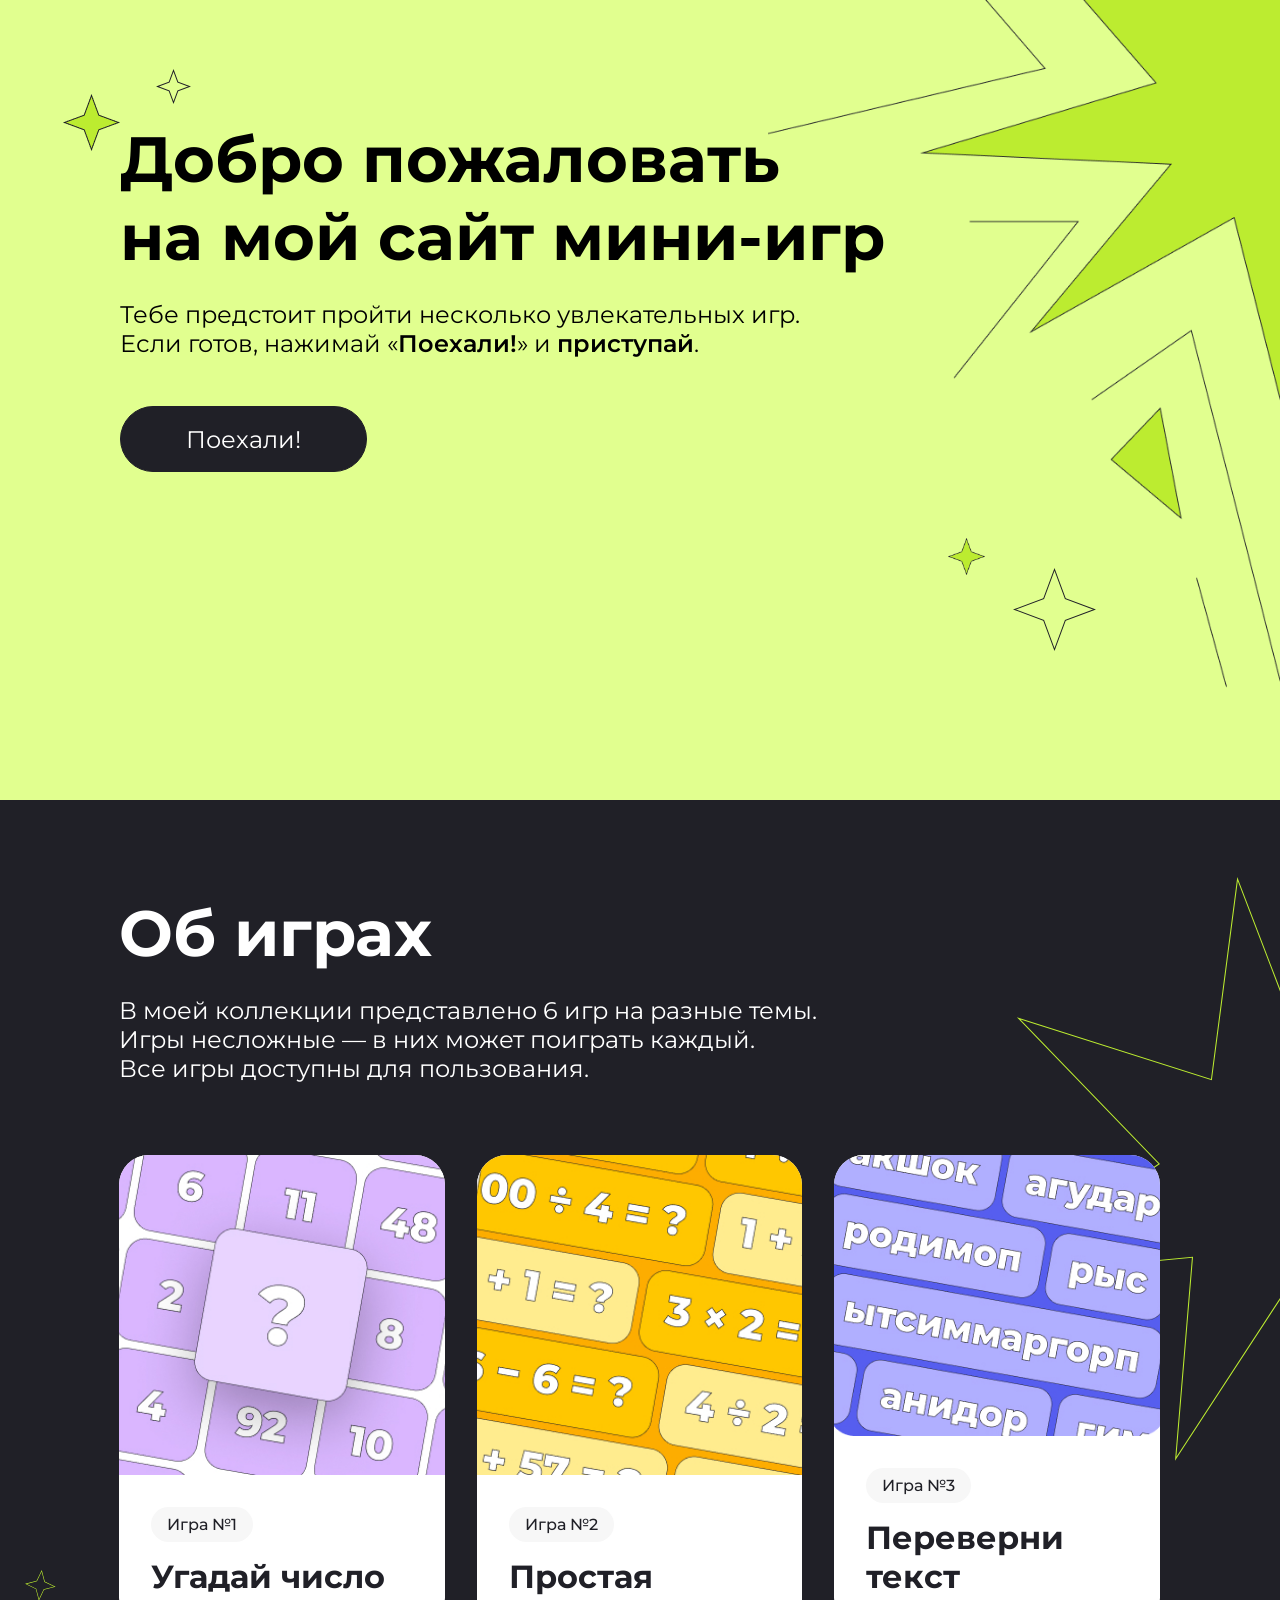
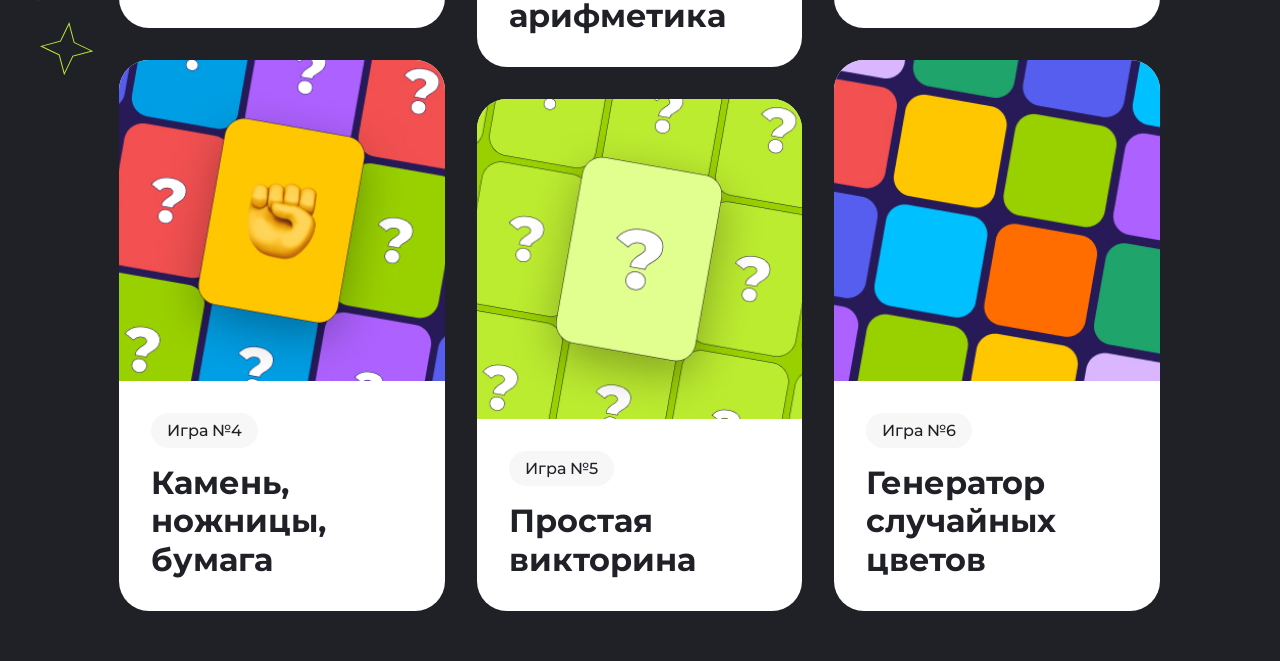
==== hw-1/index.html @ 6b673be4 "hw-1" ====
<!doctype html>
<html lang="ru">
  <head>
    <meta charset="UTF-8" />
    <meta name="viewport" content="width=device-width, initial-scale=1.0" />
    <title>Homework1</title>
    <link rel="preconnect" href="https://fonts.googleapis.com" />
    <link rel="preconnect" href="https://fonts.gstatic.com" crossorigin />
    <link
      href="https://fonts.googleapis.com/css2?family=Montserrat:ital,wght@0,100..900;1,100..900&display=swap"
      rel="stylesheet"
    />
    <link rel="stylesheet" href="style.css" />
  </head>
  <body>
    <header class="header">
      <div class="header__decor">
        <img src="./img/big-star.png" alt="big-star" class="decor-big" />
        <img src="./img/Star-green 2.png" alt="star" class="star-1" />
        <img src="./img/Star-bold.svg" alt="star" class="star-2" />
        <img src="./img/Star-green 2.png" alt="star" class="star-3" />
        <img src="./img/Star.svg" alt="star" class="star-4" />
      </div>

      <div class="header__content">
        <h1 class="header__name">
          Добро пожаловать <br />
          на мой сайт мини-игр
        </h1>
        <p class="header__paragraph">
          Тебе предстоит пройти несколько увлекательных игр. <br />
          Если готов, нажимай «<b>Поехали!</b>» и <b>приступай</b>.
        </p>
        <a class="header__button" href="#games-section">Поехали!</a>
      </div>
    </header>

    <section class="hero">
      <div class="hero__decor">
        <img src="./img/Star-section.svg" alt="Star-section" class="Star-section"/>
        <img src="./img/Star-black.svg" alt="Star-black" class="Star-5"/>
        <img src="./img/Star-black.svg" alt="Star-black" class="Star-6"/>
      </div>
      <h2 class="hero__name" id="games-section">Об играх</h2>
      <p class="hero__paragraph">
        В моей коллекции представлено 6 игр на разные темы. <br />
        Игры несложные — в них может поиграть каждый. <br />
        Все игры доступны для пользования.
      </p>
      <div class="games">
        <!-- Карточка 1 -->
        <a href="#" class="game-card">
          <div class="game-card__img-wrapper">
            <img
              src="./img/game1.jpg"
              alt="Угадай число"
              class="game-card__img"
            />
          </div>
          <div class="card-one">
            <span class="game-card__badge">Игра №1</span>
            <h3 class="game-card__title">Угадай число</h3>
          </div>
        </a>

        <!-- Карточка 2 -->
        <a href="#" class="game-card">
          <div class="game-card__img-wrapper">
            <img
              src="./img/game2.jpg"
              alt="Простая арифметика"
              class="game-card__img"
            />
          </div>
          <div class="game-card__content">
            <span class="game-card__badge">Игра №2</span>
            <h3 class="game-card__title">Простая арифметика</h3>
          </div>
        </a>

        <!-- Карточка 3 -->
        <a href="#" class="game-card">
          <div class="game-card__img-wrapper">
            <img
              src="./img/game3.jpg"
              alt="Простая арифметика"
              class="game-card__img"
            />
          </div>
          <div class="game-card__content">
            <span class="game-card__badge">Игра №3</span>
            <h3 class="game-card__title">Переверни текст</h3>
          </div>
        </a>

        <!-- Карточка 4 -->
        <a href="#" class="game-card">
          <div class="game-card__img-wrapper">
            <img
              src="./img/game4.jpg"
              alt="Простая арифметика"
              class="game-card__img"
            />
          </div>
          <div class="game-card__content">
            <span class="game-card__badge">Игра №4</span>
            <h3 class="game-card__title">
              Камень, <br />
              ножницы, <br />
              бумага
            </h3>
          </div>
        </a>

        <!-- Карточка 5 -->
        <a href="#" class="game-card">
          <div class="game-card__img-wrapper">
            <img
              src="./img/game5.jpg"
              alt="Простая арифметика"
              class="game-card__img"
            />
          </div>
          <div class="game-card__content">
            <span class="game-card__badge">Игра №5</span>
            <h3 class="game-card__title">Простая викторина</h3>
          </div>
        </a>

        <!-- Карточка 6 -->
        <a href="#" class="game-card">
          <div class="game-card__img-wrapper">
            <img
              src="./img/game6.jpg"
              alt="Простая арифметика"
              class="game-card__img"
            />
          </div>
          <div class="game-card__content">
            <span class="game-card__badge">Игра №6</span>
            <h3 class="game-card__title">
              Генератор случайных <br />
              цветов
            </h3>
          </div>
        </a>
      </div>
    </section>
  </body>
</html>
---- hw-1/style.css ----
@charset "UTF-8";
* {
  box-sizing: border-box;
  margin: 0;
  padding: 0;
}

body {
  font-family: "Montserrat";
}

input,
button,
a {
  font-family: "Montserrat";
}

html {
  scroll-behavior: smooth;
}

.header b {
  font-weight: 600;
}
.header {
  background-image: url(./img/header-bg.jpg);
  background-size: cover;
  background-repeat: no-repeat;
  max-width: 1440px;
  min-height: 800px;
  margin: 0 auto;
  padding: 120px;
  position: relative; /* Обязательно для позиционирования декора */
  overflow: hidden; /* Обрезаем то, что вылезет за края */
}
.header__name {
  font-size: 64px;
  font-weight: 700;
  padding-bottom: 24px;
}
.header__paragraph {
  padding-bottom: 48px;
  font-size: 24px;
  font-weight: 400;
}
.header__button {
  display: flex;
  justify-content: center;
  align-items: center;
  cursor: pointer;
  text-decoration: none;
  font-size: 24px;
  border: 1px solid #202027;
  border-radius: 60px;
  width: 247px;
  height: 66px;
  color: #ffffff;
  background-color: #202027;
}
.header__button:hover {
  background-color: #ffffff;
  color: #202027;
  border-color: #202027;
}
.header__content {
  max-width: 769px;
}
.header__decor {
  position: absolute;
  top: 0;
  left: 0;
  width: 100%;
  height: 100%;
  pointer-events: none; /* Чтобы декор не мешал кликать по кнопкам */
  z-index: 1; /* Декор лежит поверх фона */
  inset: 0;
}
.header__decor .decor-big {
  position: absolute;
  width: 1074px;
  right: 0%; /* Отступ справа */
  max-width: 40%; /* Чтобы на мобилках не вылезала */
  height: auto;
}
.header__decor .star-1 {
  position: absolute;
  top: 94px;
  left: 63px;
  width: 57px;
  height: 57px;
}
.header__decor .star-2 {
  position: absolute;
  top: 69px;
  left: 156px;
  width: 35px;
  height: 35px;
}
.header__decor .star-3 {
  position: absolute;
  top: 538px;
  left: 948px;
  width: 37px;
  height: 37px;
}
.header__decor .star-4 {
  position: absolute;
  top: 568px;
  left: 1013px;
  width: 83px;
  height: 83px;
}

.hero {
  background-color: #202027;
  max-width: 1440px;
  min-height: 1470px;
  min-height: auto;
  position: relative;
  overflow: hidden;
}
.hero__name {
  color: #ffffff;
  font-size: 64px;
  font-weight: 700;
  padding-left: 119px;
  padding-top: 94px;
}
.hero__paragraph {
  padding-left: 119px;
  padding-top: 24px;
  color: #ffffff;
  font-size: 24px;
  font-weight: 400;
}
.hero__decor {
  position: absolute;
  top: 0;
  left: 0;
  width: 100%;
  height: 100%;
  pointer-events: none; /* Чтобы декор не мешал кликать по кнопкам */
  z-index: 1; /* Декор лежит поверх фона */
  inset: 0;
}
.hero__decor .Star-section {
  position: absolute;
  top: 77px;
  left: 933px;
  width: 584px;
  height: 584px;
}
.hero__decor .Star-5 {
  position: absolute;
  top: 770px;
  left: 25px;
  width: 31px;
  height: 31px;
}
.hero__decor .Star-6 {
  position: absolute;
  top: 822px;
  left: 40px;
  width: 54px;
  height: 54px;
}
.hero .games {
  display: grid;
  grid-template-columns: repeat(3, 1fr);
  gap: 32px;
  align-items: start;
  padding-top: 72px;
  padding-bottom: 50px;
  padding-left: 119px;
  padding-right: 120px;
  position: relative;
  z-index: 2;
}
.hero .games .game-card {
  display: flex;
  flex-direction: column;
  background-color: #ffffff;
  border-radius: 30px;
  overflow: hidden;
  text-decoration: none;
  width: 100%;
  max-width: 378px;
  height: 473px;
}
.hero .games .game-card__img-wrapper {
  flex: 1 1 auto;
  min-height: 0;
  overflow: hidden;
}
.hero .games .game-card__img {
  width: 100%;
  height: 100%;
  -o-object-fit: cover;
     object-fit: cover;
  display: block;
}
.hero .games .game-card__content {
  flex: 0 0 auto;
  padding: 32px;
  display: flex;
  flex-direction: column;
}
.hero .games .game-card__badge {
  display: inline-flex;
  align-self: flex-start;
  background-color: #f7f7f7;
  color: #202027;
  font-size: 16px;
  font-weight: 500;
  border-radius: 52px;
  margin-bottom: 16px;
  padding: 8px 16px;
  width: -moz-fit-content;
  width: fit-content;
}
.hero .games .game-card__title {
  font-size: 32px;
  font-weight: 700;
  color: #202027;
  line-height: 1.2;
  margin: 0;
}
.hero .games .game-card .card-one {
  flex: 0 0 auto;
  padding: 32px;
}
.hero .games .game-card:nth-child(2),
.hero .games .game-card:nth-child(5) {
  height: 512px;
}
.hero .games .game-card:nth-child(4),
.hero .games .game-card:nth-child(6) {
  height: 551px;
  margin-top: -39px;
}/*# sourceMappingURL=style.css.map */
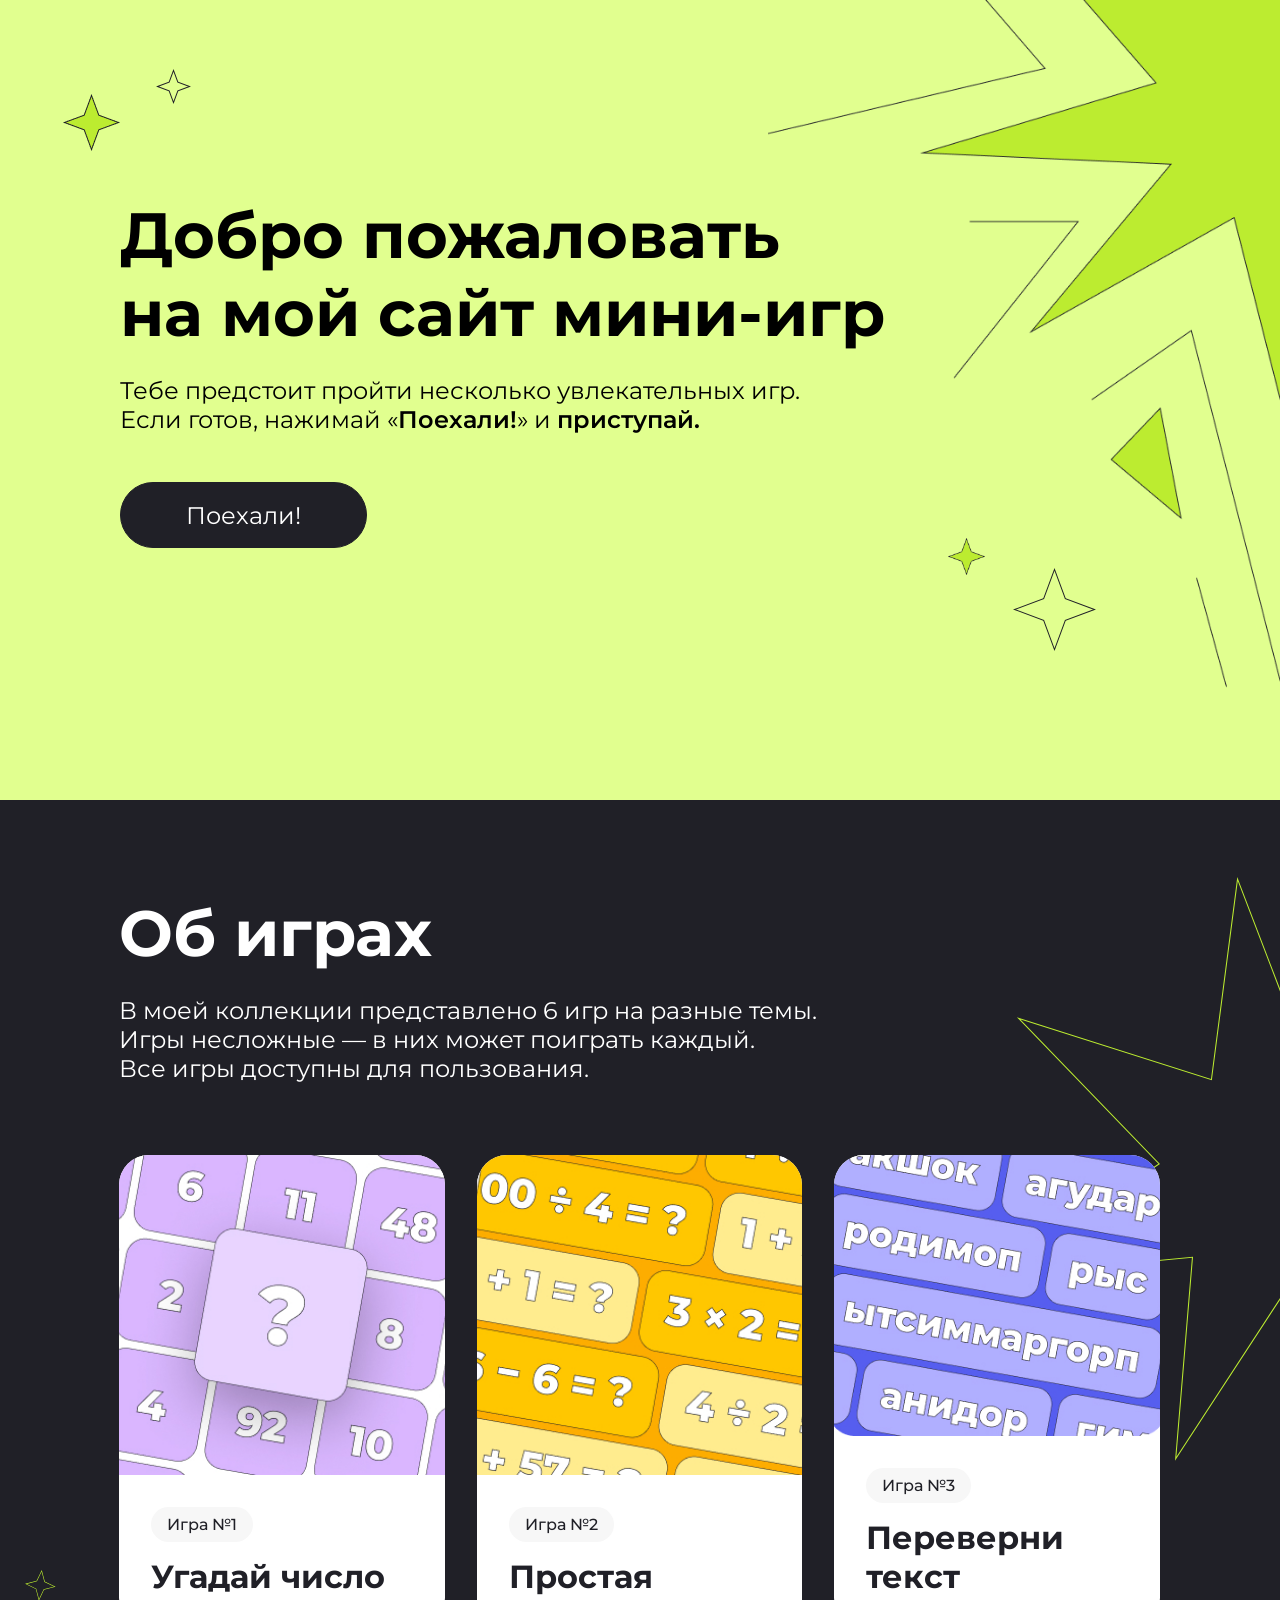
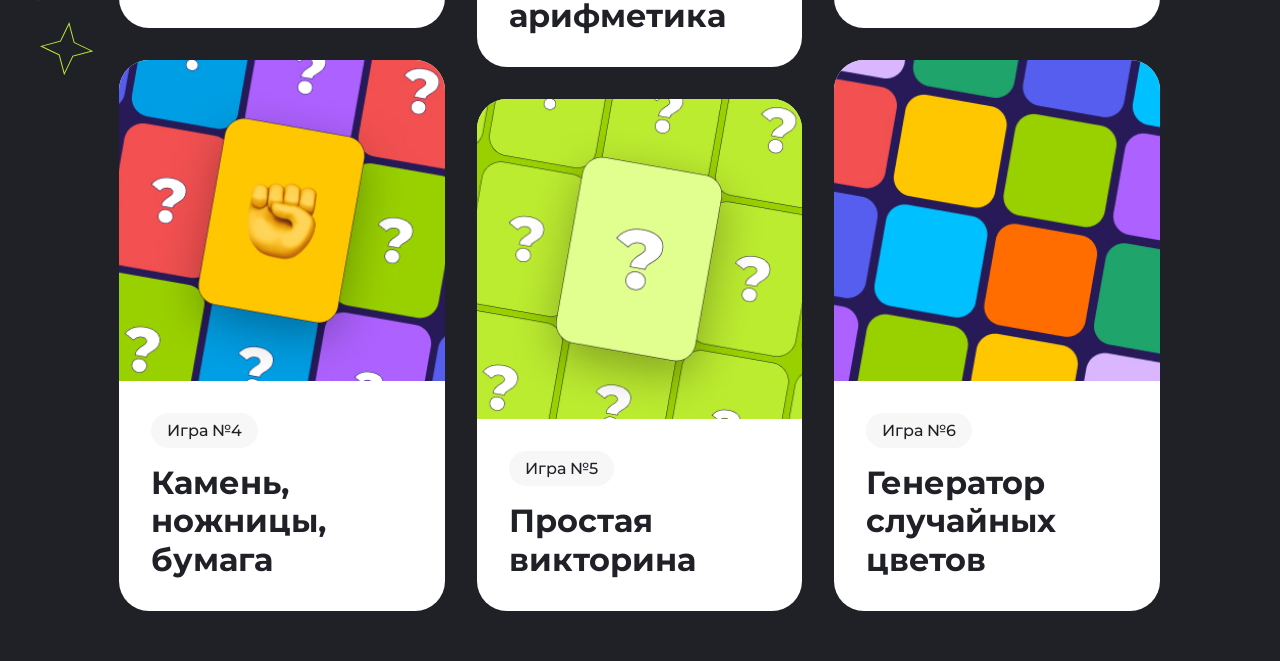
==== commit 03e40adb: "hw-2" ====
--- a/hw-1/index.html
+++ b/hw-1/index.html
@@ -16,30 +16,49 @@
     <header class="header">
       <div class="header__decor">
         <img src="./img/big-star.png" alt="big-star" class="decor-big" />
+        <img
+          src="./img/dekor-mobil.svg"
+          alt="dekor-mobil"
+          class="dekor-mobil"
+        />
         <img src="./img/Star-green 2.png" alt="star" class="star-1" />
         <img src="./img/Star-bold.svg" alt="star" class="star-2" />
         <img src="./img/Star-green 2.png" alt="star" class="star-3" />
         <img src="./img/Star.svg" alt="star" class="star-4" />
+        <img src="./img/Star-mobil.svg" alt="star-mobil" class="star-mobil-1" />
+        <img src="./img/Star-bold.svg" alt="star-mobil" class="star-mobil-2" />
       </div>
 
       <div class="header__content">
         <h1 class="header__name">
-          Добро пожаловать <br />
-          на мой сайт мини-игр
+          Добро пожаловать <br class="br-desktop" />
+          <span class="pair">на мой сайт</span>
+          <span class="pair">мини-игр</span>
         </h1>
         <p class="header__paragraph">
-          Тебе предстоит пройти несколько увлекательных игр. <br />
-          Если готов, нажимай «<b>Поехали!</b>» и <b>приступай</b>.
+          <span class="pair">Тебе предстоит пройти несколько</span>
+          <span class="pair"
+            >увлекательных игр. <br />
+            Если готов,</span
+          >
+          <span class="pair"
+            >нажимай «<b>Поехали!</b>» и <b>приступай.</b></span
+          >
         </p>
         <a class="header__button" href="#games-section">Поехали!</a>
+        <a class="header__button-mob" href="#mobil-games">Поехали!</a>
       </div>
     </header>
 
     <section class="hero">
       <div class="hero__decor">
-        <img src="./img/Star-section.svg" alt="Star-section" class="Star-section"/>
-        <img src="./img/Star-black.svg" alt="Star-black" class="Star-5"/>
-        <img src="./img/Star-black.svg" alt="Star-black" class="Star-6"/>
+        <img
+          src="./img/Star-section.svg"
+          alt="Star-section"
+          class="Star-section"
+        />
+        <img src="./img/Star-black.svg" alt="Star-black" class="Star-5" />
+        <img src="./img/Star-black.svg" alt="Star-black" class="Star-6" />
       </div>
       <h2 class="hero__name" id="games-section">Об играх</h2>
       <p class="hero__paragraph">
@@ -146,5 +165,114 @@
         </a>
       </div>
     </section>
+
+    <section class="hero-mobile">
+      <h2 class="hero-mobile__name" id="mobil-games">Мини-игры</h2>
+
+      <div class="games-list">
+        <article class="game-card">
+          <div class="game-card__img-wrapper">
+            <img
+              src="./img/game1.jpg"
+              alt="Угадай число"
+              class="game-card__img"
+            />
+          </div>
+          <div class="game-card__content">
+            <h3 class="game-card__title">Угадай число</h3>
+            <p class="game-card__paragraph">
+              Попробуй угадать случайное число от 1 до 100.
+            </p>
+            <a href="#" class="game-card__button">Играть!</a>
+          </div>
+        </article>
+
+        <article class="game-card">
+          <div class="game-card__img-wrapper">
+            <img
+              src="./img/game2.jpg"
+              alt="Угадай число"
+              class="game-card__img"
+            />
+          </div>
+          <div class="game-card__content">
+            <h3 class="game-card__title">Простая арифметика</h3>
+            <p class="game-card__paragraph">
+              Попробуй решить простые арифметические задачи.
+            </p>
+            <a href="#" class="game-card__button">Играть!</a>
+          </div>
+        </article>
+
+        <article class="game-card">
+          <div class="game-card__img-wrapper">
+            <img
+              src="./img/game3.jpg"
+              alt="Угадай число"
+              class="game-card__img"
+            />
+          </div>
+          <div class="game-card__content">
+            <h3 class="game-card__title">Переверни текст</h3>
+            <p class="game-card__paragraph">
+              Попробуй ввести текст, который будет перевернут.
+            </p>
+            <a href="#" class="game-card__button">Играть!</a>
+          </div>
+        </article>
+
+        <article class="game-card">
+          <div class="game-card__img-wrapper">
+            <img
+              src="./img/game4.jpg"
+              alt="Угадай число"
+              class="game-card__img"
+            />
+          </div>
+          <div class="game-card__content">
+            <h3 class="game-card__title">Камень, ножницы, бумага</h3>
+            <p class="game-card__paragraph">
+              Сыграй в популярную игру против компьютера.
+            </p>
+            <a href="#" class="game-card__button">Играть!</a>
+          </div>
+        </article>
+
+        <article class="game-card">
+          <div class="game-card__img-wrapper">
+            <img
+              src="./img/game5.jpg"
+              alt="Угадай число"
+              class="game-card__img"
+            />
+          </div>
+          <div class="game-card__content">
+            <h3 class="game-card__title">Простая викторина</h3>
+            <p class="game-card__paragraph">
+              Отвечай на вопросы викторины с вариантами ответов.
+            </p>
+            <a href="#" class="game-card__button">Играть!</a>
+          </div>
+        </article>
+
+        <article class="game-card">
+          <div class="game-card__img-wrapper">
+            <img
+              src="./img/game6.jpg"
+              alt="Угадай число"
+              class="game-card__img"
+            />
+          </div>
+          <div class="game-card__content">
+            <h3 class="game-card__title">Генератор случайных цветов</h3>
+            <p class="game-card__paragraph">
+              Игра, в которой при клике <br> на кнопку фон страницы <br> меняется на
+              случайный.
+            </p>
+            <a href="#" class="game-card__button">Играть!</a>
+          </div>
+        </article>
+      </div>
+    </section>
   </body>
 </html>
--- a/hw-1/style.css
+++ b/hw-1/style.css
@@ -1,4 +1,3 @@
-@charset "UTF-8";
 * {
   box-sizing: border-box;
   margin: 0;
@@ -29,9 +28,9 @@
   max-width: 1440px;
   min-height: 800px;
   margin: 0 auto;
-  padding: 120px;
-  position: relative; /* Обязательно для позиционирования декора */
-  overflow: hidden; /* Обрезаем то, что вылезет за края */
+  padding: 196px 120px 44px;
+  position: relative;
+  overflow: hidden;
 }
 .header__name {
   font-size: 64px;
@@ -62,6 +61,9 @@
   color: #202027;
   border-color: #202027;
 }
+.header__button-mob {
+  display: none;
+}
 .header__content {
   max-width: 769px;
 }
@@ -71,15 +73,15 @@
   left: 0;
   width: 100%;
   height: 100%;
-  pointer-events: none; /* Чтобы декор не мешал кликать по кнопкам */
-  z-index: 1; /* Декор лежит поверх фона */
+  pointer-events: none;
+  z-index: 1;
   inset: 0;
 }
 .header__decor .decor-big {
   position: absolute;
   width: 1074px;
-  right: 0%; /* Отступ справа */
-  max-width: 40%; /* Чтобы на мобилках не вылезала */
+  right: 0%;
+  max-width: 40%;
   height: auto;
 }
 .header__decor .star-1 {
@@ -109,6 +111,18 @@
   left: 1013px;
   width: 83px;
   height: 83px;
+}
+.header__decor .star-mobil-1 {
+  display: none;
+}
+.header__decor .dekor-mobil {
+  display: none;
+}
+.header__decor .star-mobil-2 {
+  display: none;
+}
+.header .pair {
+  white-space: normal;
 }
 
 .hero {
@@ -118,6 +132,7 @@
   min-height: auto;
   position: relative;
   overflow: hidden;
+  display: block;
 }
 .hero__name {
   color: #ffffff;
@@ -139,8 +154,8 @@
   left: 0;
   width: 100%;
   height: 100%;
-  pointer-events: none; /* Чтобы декор не мешал кликать по кнопкам */
-  z-index: 1; /* Декор лежит поверх фона */
+  pointer-events: none;
+  z-index: 1;
   inset: 0;
 }
 .hero__decor .Star-section {
@@ -237,4 +252,187 @@
 .hero .games .game-card:nth-child(6) {
   height: 551px;
   margin-top: -39px;
+}
+
+.hero-mobile {
+  display: none;
+}
+
+@media (max-width: 767px) {
+  .hero {
+    display: none;
+  }
+  .header {
+    max-width: 100%;
+    min-height: 700px;
+    box-sizing: border-box;
+    padding-top: 147px;
+    padding-bottom: 182px;
+    display: flex;
+    flex-direction: column;
+    align-items: center;
+    justify-content: flex-start;
+  }
+  .header__name {
+    font-size: 40px;
+    font-weight: 700;
+    display: grid;
+  }
+  .header br {
+    display: none;
+  }
+  .header__content {
+    text-align: center;
+    display: grid;
+    justify-content: center;
+  }
+  .header__content h1 {
+    max-width: 262px;
+  }
+  .header__content p {
+    max-width: 296px;
+  }
+  .header__paragraph {
+    font-size: 16px;
+    display: grid;
+  }
+  .header__button-mob {
+    display: flex;
+    justify-content: center;
+    align-items: center;
+    cursor: pointer;
+    text-decoration: none;
+    font-size: 16px;
+    border: 1px solid #202027;
+    border-radius: 60px;
+    width: 285px;
+    height: 55px;
+    color: #ffffff;
+    background-color: #202027;
+  }
+  .header__button {
+    display: none;
+  }
+  .header .decor-big {
+    display: none;
+  }
+  .header .dekor-mobil {
+    display: block;
+    position: absolute;
+    width: 223px;
+    right: 0%;
+    max-width: 40%;
+    height: auto;
+  }
+  .header .pair {
+    white-space: nowrap;
+  }
+  .header .star-mobil-1 {
+    display: block;
+    position: absolute;
+    top: 557px;
+    left: 272px;
+    width: 18px;
+    height: 18px;
+  }
+  .header .star-1 {
+    position: absolute;
+    width: 35px;
+    height: 35px;
+    top: 97px;
+    left: 37px;
+  }
+  .header .star-2 {
+    position: absolute;
+    width: 21px;
+    height: 21px;
+    top: 64px;
+    left: 91px;
+  }
+  .header .star-mobil-2 {
+    display: block;
+    position: absolute;
+    width: 39px;
+    height: 41px;
+    top: 580px;
+    left: 303px;
+  }
+  .hero-mobile {
+    display: block;
+    background-color: #202027;
+    max-width: 100%;
+    min-height: 3740px;
+    position: relative;
+    overflow: hidden;
+    color: #ffffff;
+  }
+  .hero-mobile__name {
+    font-size: 40px;
+    font-weight: 700;
+    padding-top: 48px;
+    padding-left: 16px;
+  }
+  .hero-mobile .games-list {
+    display: grid;
+    grid-template-columns: 1fr;
+    gap: 24px;
+    padding: 49px 16px 0;
+    justify-items: stretch;
+  }
+  .hero-mobile .games-list .game-card {
+    width: 100%;
+    max-width: 343px;
+    margin: 0 auto;
+    min-height: 528px;
+    background-color: #ffffff;
+    border-radius: 30px;
+    overflow: hidden;
+    display: flex;
+    flex-direction: column;
+  }
+  .hero-mobile .games-list .game-card__img-wrapper {
+    width: 100%;
+    height: 284px;
+    flex: 0 0 auto;
+    overflow: hidden;
+  }
+  .hero-mobile .games-list .game-card__img {
+    width: 100%;
+    height: 100%;
+    -o-object-fit: cover;
+       object-fit: cover;
+    display: block;
+    border-radius: 30px;
+  }
+  .hero-mobile .games-list .game-card__content {
+    flex: 1 1 auto;
+    padding: 32px;
+    display: flex;
+    flex-direction: column;
+  }
+  .hero-mobile .games-list .game-card__title {
+    color: #202027;
+    font-size: 32px;
+    font-weight: 700;
+  }
+  .hero-mobile .games-list .game-card__paragraph {
+    color: #000000;
+    padding-top: 16px;
+    font-size: 16px;
+    font-weight: 400;
+  }
+  .hero-mobile .games-list .game-card__button {
+    display: flex;
+    justify-content: center;
+    align-items: center;
+    text-decoration: none;
+    font-size: 16px;
+    border: 1px solid #202027;
+    border-radius: 60px;
+    width: 285px;
+    height: 55px;
+    color: #FFFFFF;
+    background-color: #202027;
+    margin-top: 32px;
+  }
 }/*# sourceMappingURL=style.css.map */
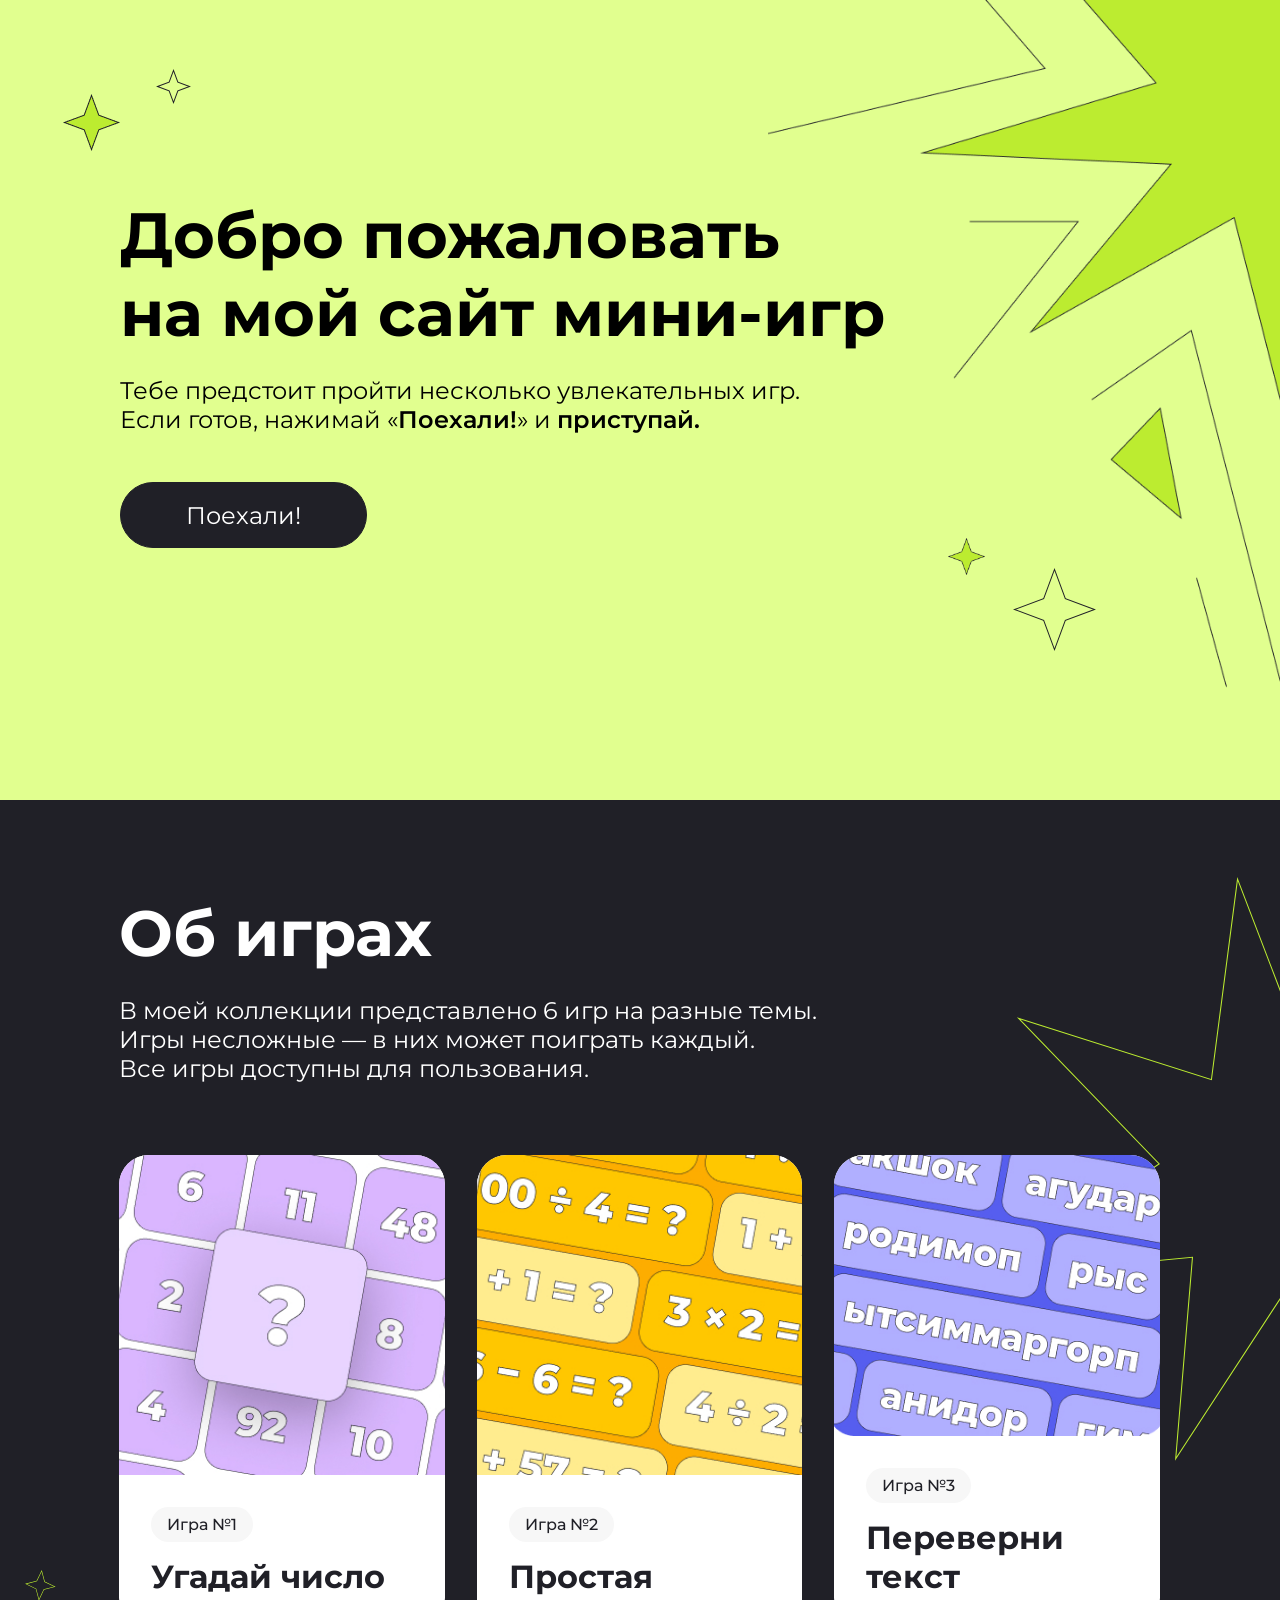
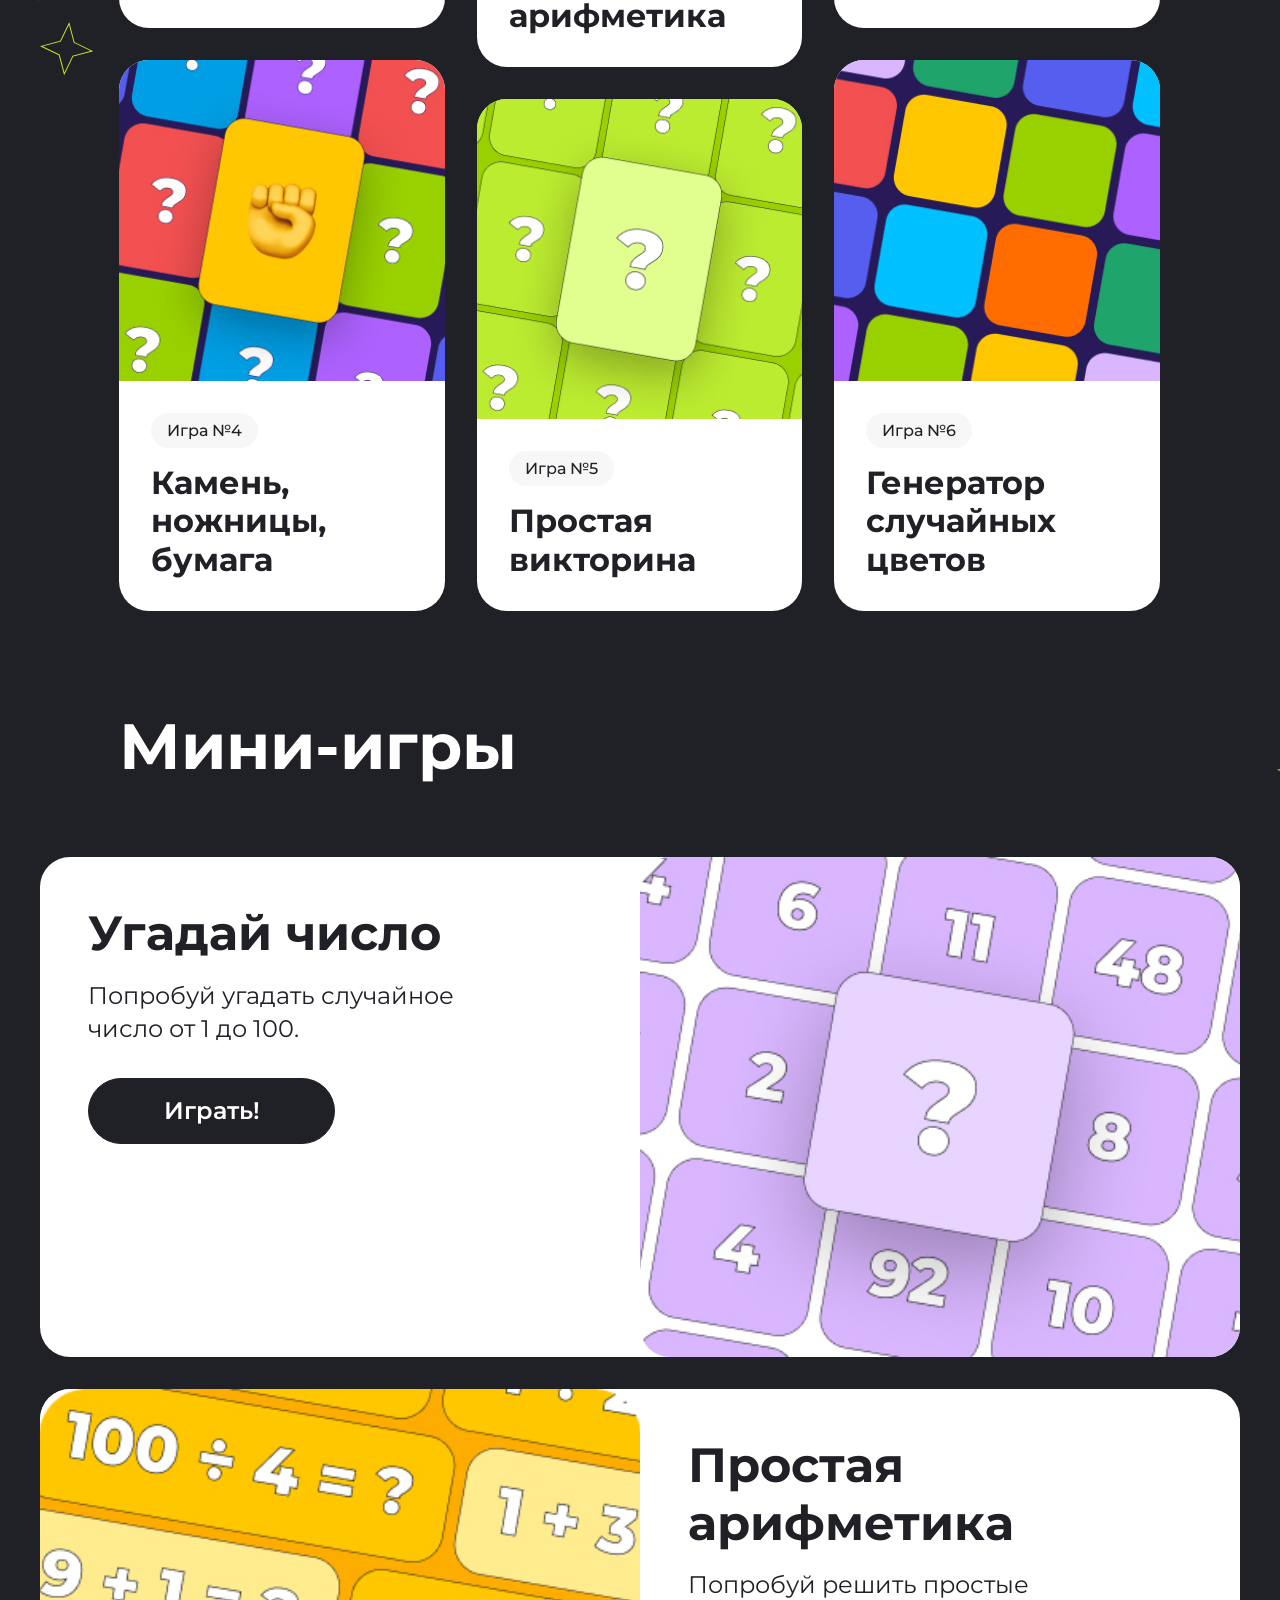
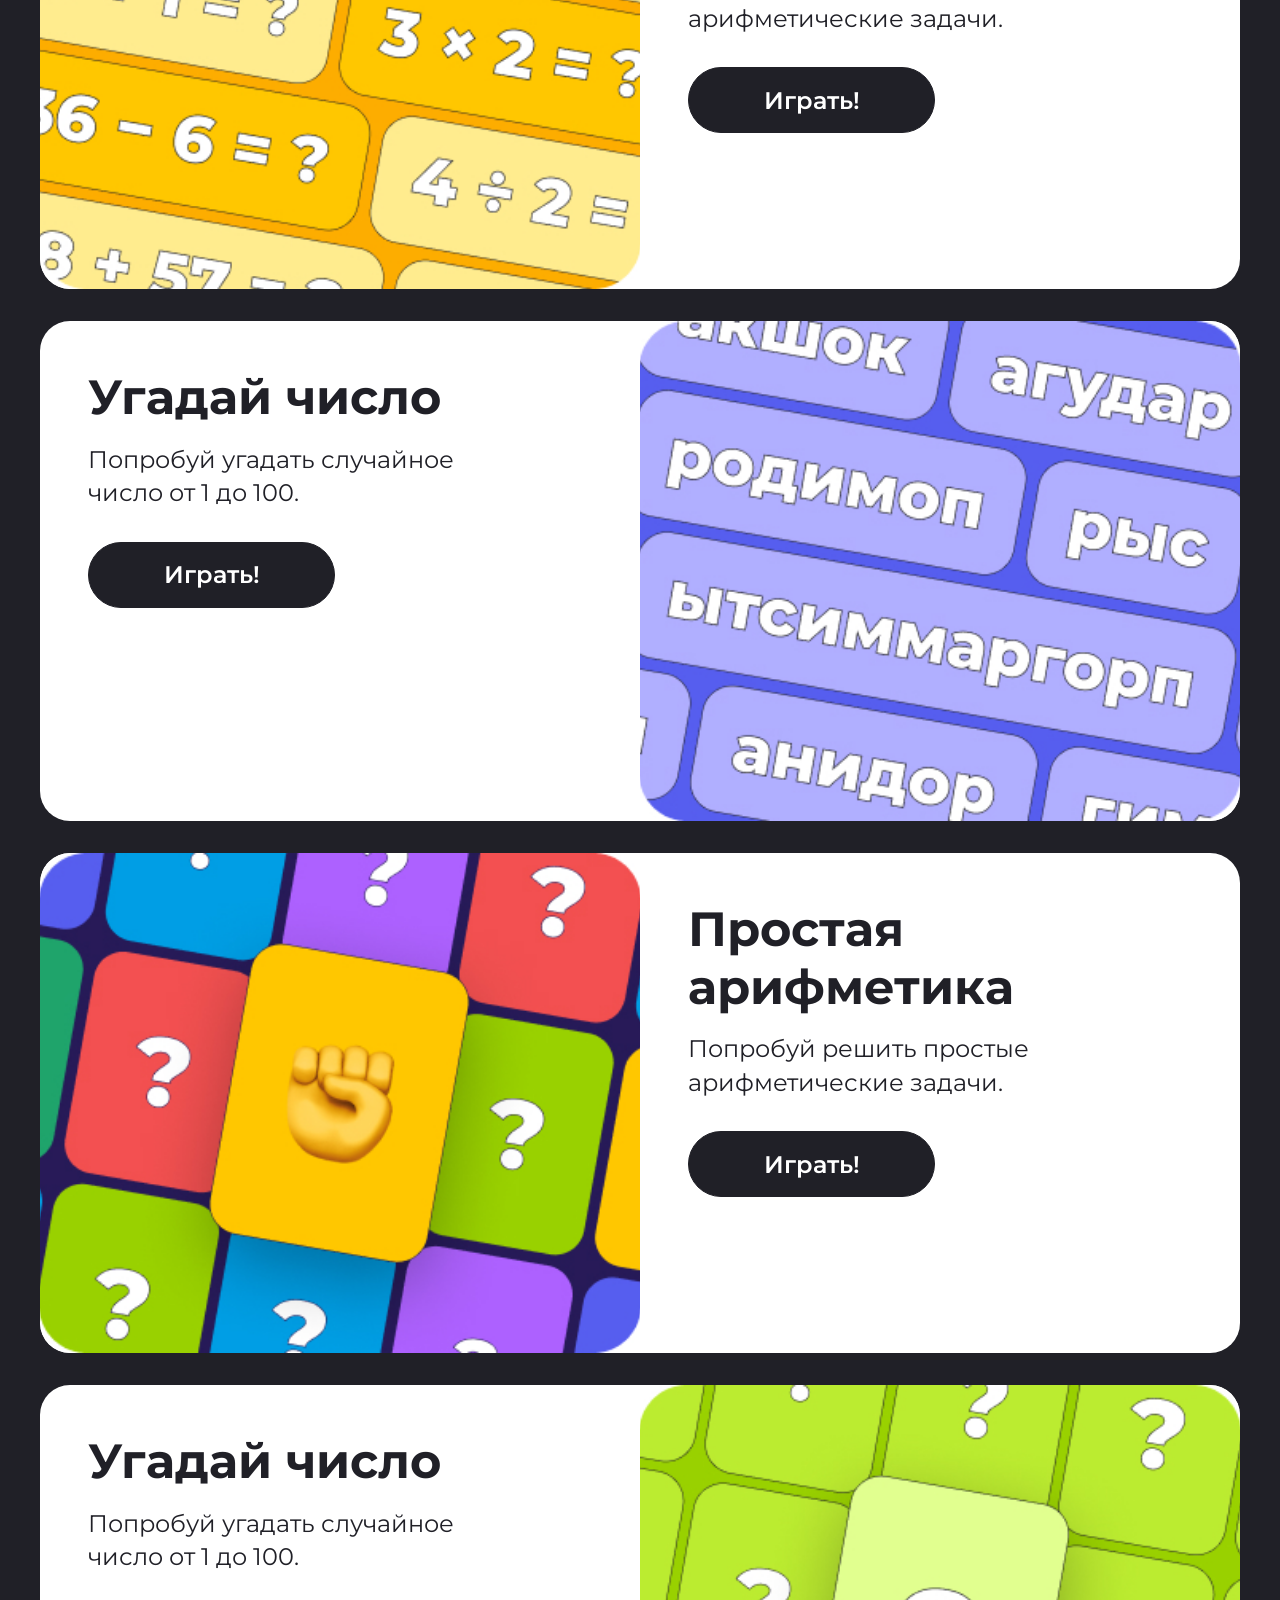
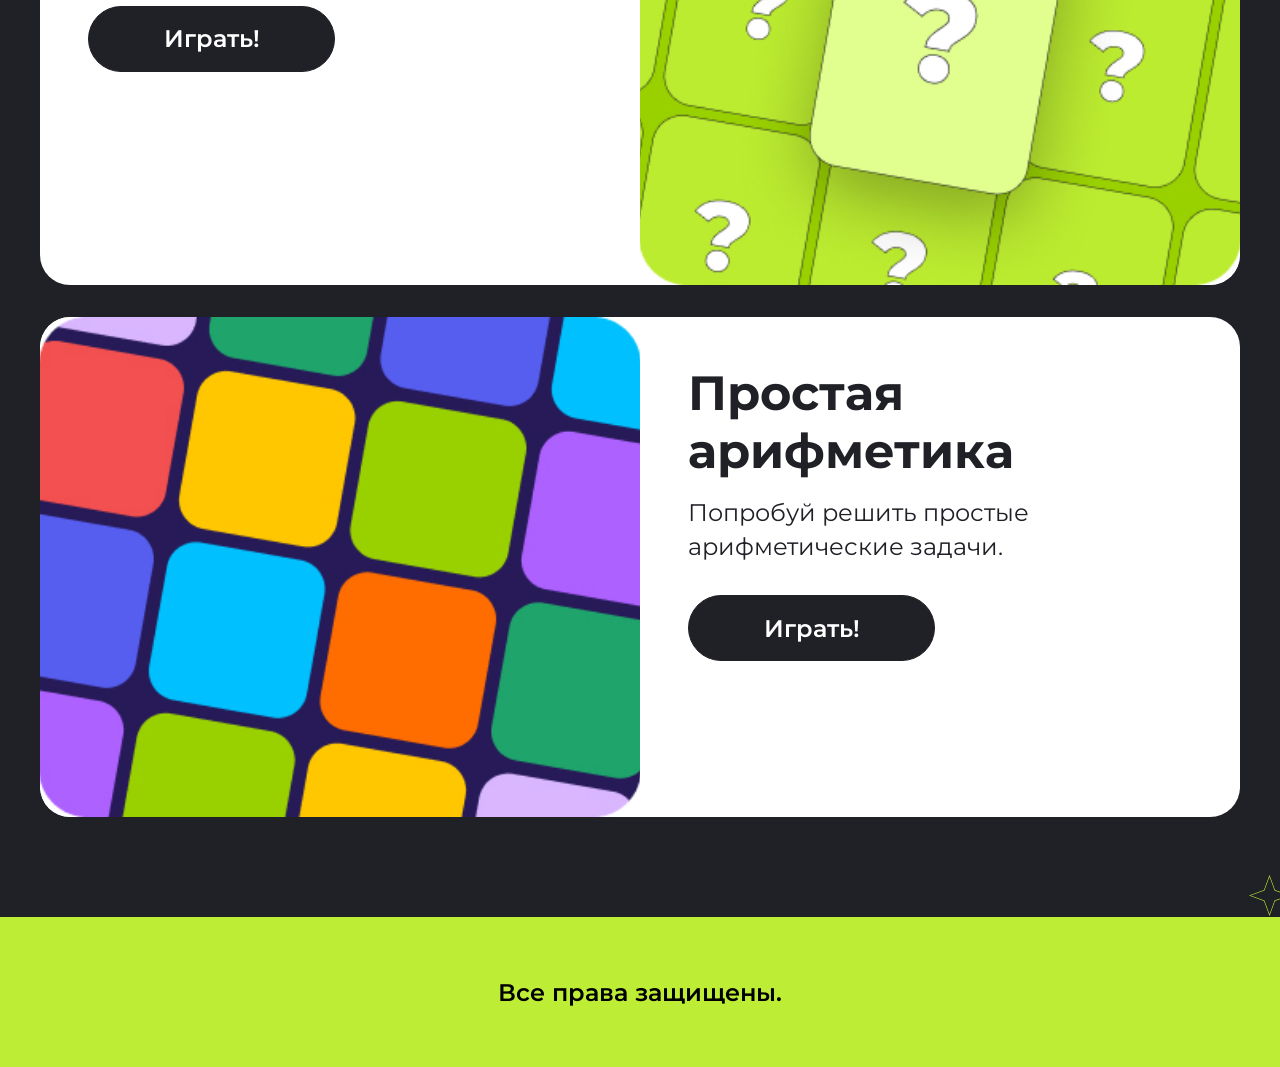
==== commit b0f2b01f: "hw-3 clean" ====
--- a/hw-1/index.html
+++ b/hw-1/index.html
@@ -68,7 +68,7 @@
       </p>
       <div class="games">
         <!-- Карточка 1 -->
-        <a href="#" class="game-card">
+        <a href="#game-1" class="game-card">
           <div class="game-card__img-wrapper">
             <img
               src="./img/game1.jpg"
@@ -83,7 +83,7 @@
         </a>
 
         <!-- Карточка 2 -->
-        <a href="#" class="game-card">
+        <a href="#game-2" class="game-card">
           <div class="game-card__img-wrapper">
             <img
               src="./img/game2.jpg"
@@ -98,7 +98,7 @@
         </a>
 
         <!-- Карточка 3 -->
-        <a href="#" class="game-card">
+        <a href="#game-3" class="game-card">
           <div class="game-card__img-wrapper">
             <img
               src="./img/game3.jpg"
@@ -113,7 +113,7 @@
         </a>
 
         <!-- Карточка 4 -->
-        <a href="#" class="game-card">
+        <a href="#game-4" class="game-card">
           <div class="game-card__img-wrapper">
             <img
               src="./img/game4.jpg"
@@ -132,7 +132,7 @@
         </a>
 
         <!-- Карточка 5 -->
-        <a href="#" class="game-card">
+        <a href="#game-5" class="game-card">
           <div class="game-card__img-wrapper">
             <img
               src="./img/game5.jpg"
@@ -147,7 +147,7 @@
         </a>
 
         <!-- Карточка 6 -->
-        <a href="#" class="game-card">
+        <a href="#game-6" class="game-card">
           <div class="game-card__img-wrapper">
             <img
               src="./img/game6.jpg"
@@ -266,13 +266,140 @@
           <div class="game-card__content">
             <h3 class="game-card__title">Генератор случайных цветов</h3>
             <p class="game-card__paragraph">
-              Игра, в которой при клике <br> на кнопку фон страницы <br> меняется на
-              случайный.
+              Игра, в которой при клике <br />
+              на кнопку фон страницы <br />
+              меняется на случайный.
             </p>
             <a href="#" class="game-card__button">Играть!</a>
           </div>
         </article>
       </div>
     </section>
+
+    <section class="games-desktop">
+      <div class="games-desktop__decor">
+        <img src="./img/Star-black.svg" alt="Star-black" class="Star-7" />
+        <img src="./img/Star-black.svg" alt="Star-black" class="Star-8" />
+        <img src="./img/Star-black2.svg" alt="Star-black2" class="Star-9" />
+        <img src="./img/Star-black2.svg" alt="Star-black2" class="Star-10" />
+      </div>
+      <h2 class="games-desktop__name">Мини-игры</h2>
+
+      <div class="games-list-desktop">
+        <!-- Карточка 1 -->
+        <article class="game-card-desktop">
+          <div class="game-card-desktop__content">
+            <h3 class="game-card-desktop__title" id="game-1">Угадай число</h3>
+            <p class="game-card-desktop__paragraph">
+              Попробуй угадать случайное <br />
+              число от 1 до 100.
+            </p>
+            <a href="#" class="game-card-desktop__button">Играть!</a>
+          </div>
+          <div class="game-card-desktop__img-wrapper">
+            <img
+              src="./img/game1.jpg"
+              alt="Угадай число"
+              class="game-card-desktop__img"
+            />
+          </div>
+        </article>
+
+        <!-- Карточка 2 -->
+        <article class="game-card-desktop">
+          <div class="game-card-desktop__content">
+            <h3 class="game-card-desktop__title" id="game-2">Простая арифметика</h3>
+            <p class="game-card-desktop__paragraph">
+              Попробуй решить простые арифметические задачи.
+            </p>
+            <a href="#" class="game-card-desktop__button">Играть!</a>
+          </div>
+          <div class="game-card-desktop__img-wrapper">
+            <img
+              src="./img/game2.jpg"
+              alt="Простая арифметика"
+              class="game-card-desktop__img"
+            />
+          </div>
+        </article>
+
+        <!-- Карточка 3 -->
+        <article class="game-card-desktop">
+          <div class="game-card-desktop__content">
+            <h3 class="game-card-desktop__title" id="game-3">Угадай число</h3>
+            <p class="game-card-desktop__paragraph">
+              Попробуй угадать случайное <br />
+              число от 1 до 100.
+            </p>
+            <a href="#" class="game-card-desktop__button">Играть!</a>
+          </div>
+          <div class="game-card-desktop__img-wrapper">
+            <img
+              src="./img/game3.jpg"
+              alt="Угадай число"
+              class="game-card-desktop__img"
+            />
+          </div>
+        </article>
+
+        <!-- Карточка 4 -->
+        <article class="game-card-desktop">
+          <div class="game-card-desktop__content">
+            <h3 class="game-card-desktop__title" id="game-4">Простая арифметика</h3>
+            <p class="game-card-desktop__paragraph">
+              Попробуй решить простые арифметические задачи.
+            </p>
+            <a href="#" class="game-card-desktop__button">Играть!</a>
+          </div>
+          <div class="game-card-desktop__img-wrapper">
+            <img
+              src="./img/game4.jpg"
+              alt="Простая арифметика"
+              class="game-card-desktop__img"
+            />
+          </div>
+        </article>
+
+        <!-- Карточка 5 -->
+        <article class="game-card-desktop">
+          <div class="game-card-desktop__content">
+            <h3 class="game-card-desktop__title" id="game-5">Угадай число</h3>
+            <p class="game-card-desktop__paragraph">
+              Попробуй угадать случайное <br />
+              число от 1 до 100.
+            </p>
+            <a href="#" class="game-card-desktop__button">Играть!</a>
+          </div>
+          <div class="game-card-desktop__img-wrapper">
+            <img
+              src="./img/game5.jpg"
+              alt="Угадай число"
+              class="game-card-desktop__img"
+            />
+          </div>
+        </article>
+
+        <!-- Карточка 6 -->
+        <article class="game-card-desktop">
+          <div class="game-card-desktop__content">
+            <h3 class="game-card-desktop__title" id="game-6">Простая арифметика</h3>
+            <p class="game-card-desktop__paragraph">
+              Попробуй решить простые арифметические задачи.
+            </p>
+            <a href="#" class="game-card-desktop__button">Играть!</a>
+          </div>
+          <div class="game-card-desktop__img-wrapper">
+            <img
+              src="./img/game6.jpg"
+              alt="Простая арифметика"
+              class="game-card-desktop__img"
+            />
+          </div>
+        </article>
+      </div>
+    </section>
+    <footer class="footer">
+      <h3 class="footer__name">Все права защищены.</h3>
+    </footer>
   </body>
 </html>
--- a/hw-1/style.css
+++ b/hw-1/style.css
@@ -25,7 +25,7 @@
   background-image: url(./img/header-bg.jpg);
   background-size: cover;
   background-repeat: no-repeat;
-  max-width: 1440px;
+  width: 100%;
   min-height: 800px;
   margin: 0 auto;
   padding: 196px 120px 44px;
@@ -127,7 +127,7 @@
 
 .hero {
   background-color: #202027;
-  max-width: 1440px;
+  width: 100%;
   min-height: 1470px;
   min-height: auto;
   position: relative;
@@ -256,6 +256,135 @@
 
 .hero-mobile {
   display: none;
+}
+
+.games-desktop {
+  display: block;
+  background-color: #202027;
+  width: 100%;
+  padding-bottom: 100px;
+  position: relative;
+  overflow: hidden;
+}
+.games-desktop__name {
+  color: #ffffff;
+  font-size: 64px;
+  font-weight: 700;
+  padding-left: 119px;
+  padding-top: 46px;
+}
+.games-desktop .games-list-desktop {
+  display: flex;
+  flex-direction: column;
+  gap: 32px;
+  align-items: center;
+  margin-top: 72px;
+}
+.games-desktop .game-card-desktop {
+  display: grid;
+  grid-template-columns: 1fr 1fr;
+  width: 100%;
+  max-width: 1200px;
+  height: 500px;
+  background-color: #ffffff;
+  border-radius: 30px;
+  overflow: hidden;
+}
+.games-desktop .game-card-desktop__content {
+  display: flex;
+  flex-direction: column;
+  justify-content: flex-start;
+  align-items: flex-start;
+  padding: 48px;
+}
+.games-desktop .game-card-desktop__title {
+  font-size: 48px;
+  font-weight: 700;
+  color: #202027;
+  line-height: 1.2;
+  margin-bottom: 16px;
+}
+.games-desktop .game-card-desktop__paragraph {
+  font-size: 24px;
+  font-weight: 400;
+  color: #202027;
+  line-height: 1.4;
+  margin-bottom: 32px;
+}
+.games-desktop .game-card-desktop__button {
+  display: inline-flex;
+  justify-content: center;
+  align-items: center;
+  text-decoration: none;
+  font-size: 24px;
+  font-weight: 600;
+  border: 1px solid #202027;
+  border-radius: 60px;
+  width: 247px;
+  height: 66px;
+  color: #ffffff;
+  background-color: #202027;
+}
+.games-desktop .game-card-desktop__button:hover {
+  background-color: #ffffff;
+  color: #202027;
+}
+.games-desktop .game-card-desktop__img-wrapper {
+  overflow: hidden;
+}
+.games-desktop .game-card-desktop__img {
+  width: 100%;
+  height: 100%;
+  -o-object-fit: cover;
+     object-fit: cover;
+  display: block;
+  border-radius: 30px;
+}
+.games-desktop .game-card-desktop:nth-child(even) .game-card-desktop__content {
+  order: 2;
+}
+.games-desktop .game-card-desktop:nth-child(even) .game-card-desktop__img-wrapper {
+  order: 1;
+}
+.games-desktop .Star-7 {
+  position: absolute;
+  top: 93px;
+  left: 1277px;
+  width: 35px;
+  height: 35px;
+}
+.games-desktop .Star-8 {
+  position: absolute;
+  top: 126px;
+  left: 1320px;
+  width: 68px;
+  height: 68px;
+}
+.games-desktop .Star-9 {
+  position: absolute;
+  top: 3366px;
+  left: 1319px;
+  width: 69px;
+  height: 69px;
+}
+.games-desktop .Star-10 {
+  position: absolute;
+  top: 3414px;
+  left: 1249px;
+  width: 41px;
+  height: 41px;
+}
+
+.footer {
+  height: 150px;
+  background-color: #bded35;
+}
+.footer__name {
+  color: #000000;
+  text-align: center;
+  padding-top: 61px;
+  font-size: 24px;
+  font-weight: 600;
 }
 
 @media (max-width: 767px) {
@@ -431,8 +560,17 @@
     border-radius: 60px;
     width: 285px;
     height: 55px;
-    color: #FFFFFF;
+    color: #ffffff;
     background-color: #202027;
     margin-top: 32px;
   }
+  .games-desktop {
+    display: none;
+  }
+  .footer {
+    min-height: 100px;
+  }
+  .footer__name {
+    font-size: 16px;
+  }
 }/*# sourceMappingURL=style.css.map */
